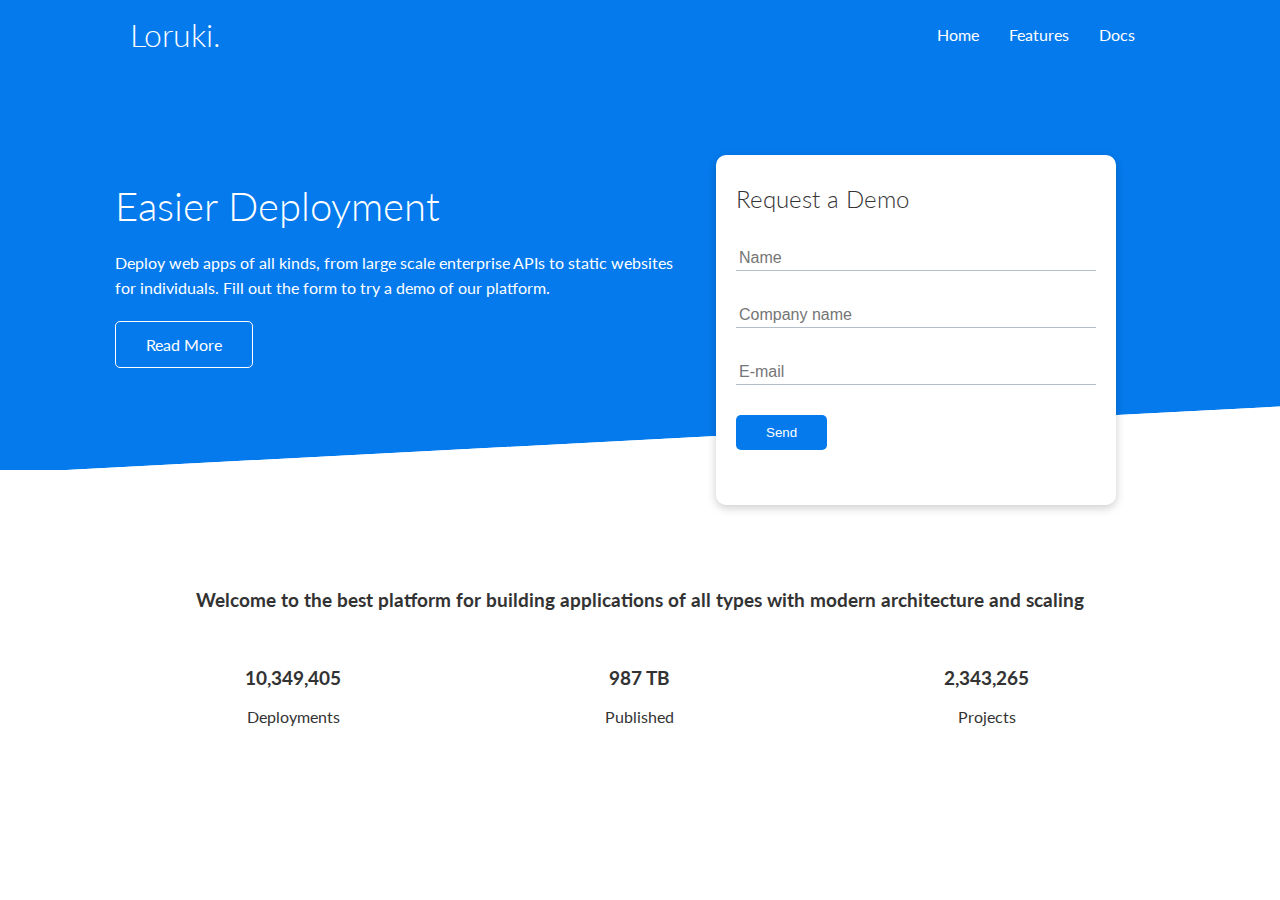
==== index.html @ 5248f3ea "first commit" ====
<!DOCTYPE html>
<html lang="en">
<head>
    <meta charset="UTF-8">
    <meta name="viewport" content="width=device-width, initial-scale=1.0">
    <title>Loruki | Cloud Hosting For Eveyone</title>
    <link rel="stylesheet" href="https://cdnjs.cloudflare.com/ajax/libs/font-awesome/6.4.2/css/all.min.css" integrity="sha512-z3gLpd7yknf1YoNbCzqRKc4qyor8gaKU1qmn+CShxbuBusANI9QpRohGBreCFkKxLhei6S9CQXFEbbKuqLg0DA==" crossorigin="anonymous" referrerpolicy="no-referrer" />
    <link rel="stylesheet" href="css/styles.css">
    <link rel="stylesheet" href="css/utilities.css">
</head>
<body>
    <!-- Navbar -->
    <div class="navbar">
        <div class="container flex">
            <h1 class="logo">Loruki.</h1>
            <nav>
                <ul>
                    <li><a href="index.html">Home</a></li>
                    <li><a href="features.html">Features</a></li>
                    <li><a href="docs.html">Docs</a></li>
                </ul>
            </nav>
        </div>
    </div>

    <!-- Showcase -->
    <section class="showcase">
        <div class="container grid">
            <div class="showcase-text">
                <h1>Easier Deployment</h1>
                <p>Deploy web apps of all kinds, from large scale enterprise APIs to static websites for individuals. Fill out the form to try a demo of our platform.</p>
                <a href="features.html" class="btn btn-outline">Read More</a>
            </div>
            <div class="showcase-form card">
                <h2>Request a Demo</h2>
                <form>
                    <div class="form-control">
                        <input type="text" name="name" placeholder="Name" required>
                    </div>
                    <div class="form-control">
                        <input type="text" name="company" placeholder="Company name" required>
                    </div>
                    <div class="form-control">
                        <input type="email" name="email" placeholder="E-mail" required>
                    </div>
                    <input type="submit" value="Send" class="btn btn-primary">
                </form>
            </div>
        </div>
    </section>

    <!-- Stats -->
    <section class="stats">
        <div class="container">
            <h3 class="stats-heading text-center my-1">
                Welcome to the best platform for building applications of all types with modern architecture and scaling
            </h3>
            
            <div class="grid grid-3 text-center my-4">
                <div>
                    <i class="fas fa-server fa-3x"></i>
                    <h3>10,349,405</h3>
                    <p class="text-secondary">Deployments</p>
                </div>
                <div>
                    <i class="fas fa-upload fa-3x"></i>
                    <h3>987 TB</h3>
                    <p class="text-secondary">Published</p>
                </div>
                <div>
                    <i class="fas fa-project-diagram fa-3x"></i>
                    <h3>2,343,265</h3>
                    <p class="text-secondary">Projects</p>
                </div>
            </div>
        </div>
    </section>
</body>
</html>
---- css/styles.css ----
@import url('https://fonts.googleapis.com/css2?family=Lato:wght@300&display=swap');

:root {
    --primary-color: #047aed;
}

* {
    box-sizing: border-box;
    margin: 0;
    padding: 0;
}

a {
    color: #333;
    text-decoration: none;
}

body {
    color: #333;
    font-family: "Lato", sans-serif;
    line-height: 1.6;
}

h1, h2 {
    font-weight: 300;
    line-height: 1.2;
    margin: 10px 0;
}

img {
    width: 100%;
}

p {
    margin: 10px 0;
}

ul {
    list-style-type: none;
}

.navbar {
    background-color: var(--primary-color);
    color: #fff;
    height: 70px;
}

.navbar a {
    color: #fff;
    margin: 0 5px;
    padding: 10px;
}

.navbar a:hover {
    border-bottom: 2px solid #fff;
}

.navbar .flex {
    justify-content: space-between;
}

.navbar ul {
    display: flex;
}

.showcase {
    background-color: var(--primary-color);
    color: #fff;
    height: 400px;
    position: relative;
}

.showcase::before, .showcase::after {
    background-color: #fff;
    bottom: -70px;
    content: "";
    height: 100px;
    left: 0;
    position: absolute;
    right: 0;
    transform: skewY(-3deg);
    -webkit-transform: skewY(-3deg);
    -moz-transform: skewY(-3deg);
    -ms-transform: skewY(-3deg);
}

.showcase-form {
    height: 350px;
    padding: 40px;
    position: relative;
    top: 60px;
    width: 400px;
    z-index: 100;
}

.showcase-form input[type="text"],
.showcase-form input[type="email"]  {
    border: 0;
    border-bottom: 1px solid #b4becb;
    font-size: 16px;
    padding: 3px;
    width: 100%;
}

.showcase-form input:focus {
    outline: none;
}

.showcase-form .form-control {
    margin: 30px 0;
}

.showcase .grid {
    grid-template-columns: 55% 45%;
    gap: 30px;
    overflow: visible;
}

.showcase h1 {
    font-size: 40px;
}

.showcase p {
    margin: 20px 0;
}

.stats {
    padding-top: 100px;
}
---- css/utilities.css ----
.btn {
    background-color: var(--primary-color);
    border: none;
    border-radius: 5px;
    color: #fff;
    cursor: pointer;
    display: inline-block;
    padding: 10px 30px;
}

.btn:hover {
    transform: scale(0.98);
}

.btn-outline {
    background-color: transparent;
    border: 1px solid #fff;
}

.card {
    background-color: #fff;
    border-radius: 10px;
    box-shadow: 0 3px 10px rgba(0, 0, 0, 0.2);
    color: #333;
    margin: 10px;
    padding: 20px;
}

.container {
    margin: 0 auto;
    max-width: 1100px;
    overflow: auto;
    padding: 0 40px;
}

.flex {
    align-items: center;
    display: flex;
    height: 100%;
    justify-content: center;
}

.grid {
    display: grid;
    grid-template-columns: repeat(2, 1fr);
    gap: 20px;
    height: 100%;
    justify-content: center;
    align-items: center;
}

.grid-3 {
    grid-template-columns: repeat(3, 1fr);
}

.m-1 {
    margin: 1rem;
}

.m-2 {
    margin: 1.5rem;
}

.m-3 {
    margin: 2rem;
}

.m-4 {
    margin: 3rem;
}

.m-5 {
    margin: 4rem;
}

.my-1 {
    margin: 1rem 0;
}

.my-2 {
    margin: 1.5rem 0;
}

.my-3 {
    margin: 2rem 0;
}

.my-4 {
    margin: 3rem 0;
}

.my-5 {
    margin: 4rem 0;
}

.p-1 {
    padding: 1rem;
}

.p-2 {
    padding: 1.5rem;
}

.p-3 {
    padding: 2rem;
}

.p-4 {
    padding: 3rem;
}

.p-5 {
    padding: 4rem;
}

.py-1 {
    padding: 1rem 0;
}

.py-2 {
    padding: 1.5rem 0;
}

.py-3 {
    padding: 2rem 0;
}

.py-4 {
    padding: 3rem 0;
}

.py-5 {
    padding: 4rem 0;
}

.text-center {
    text-align: center;
}
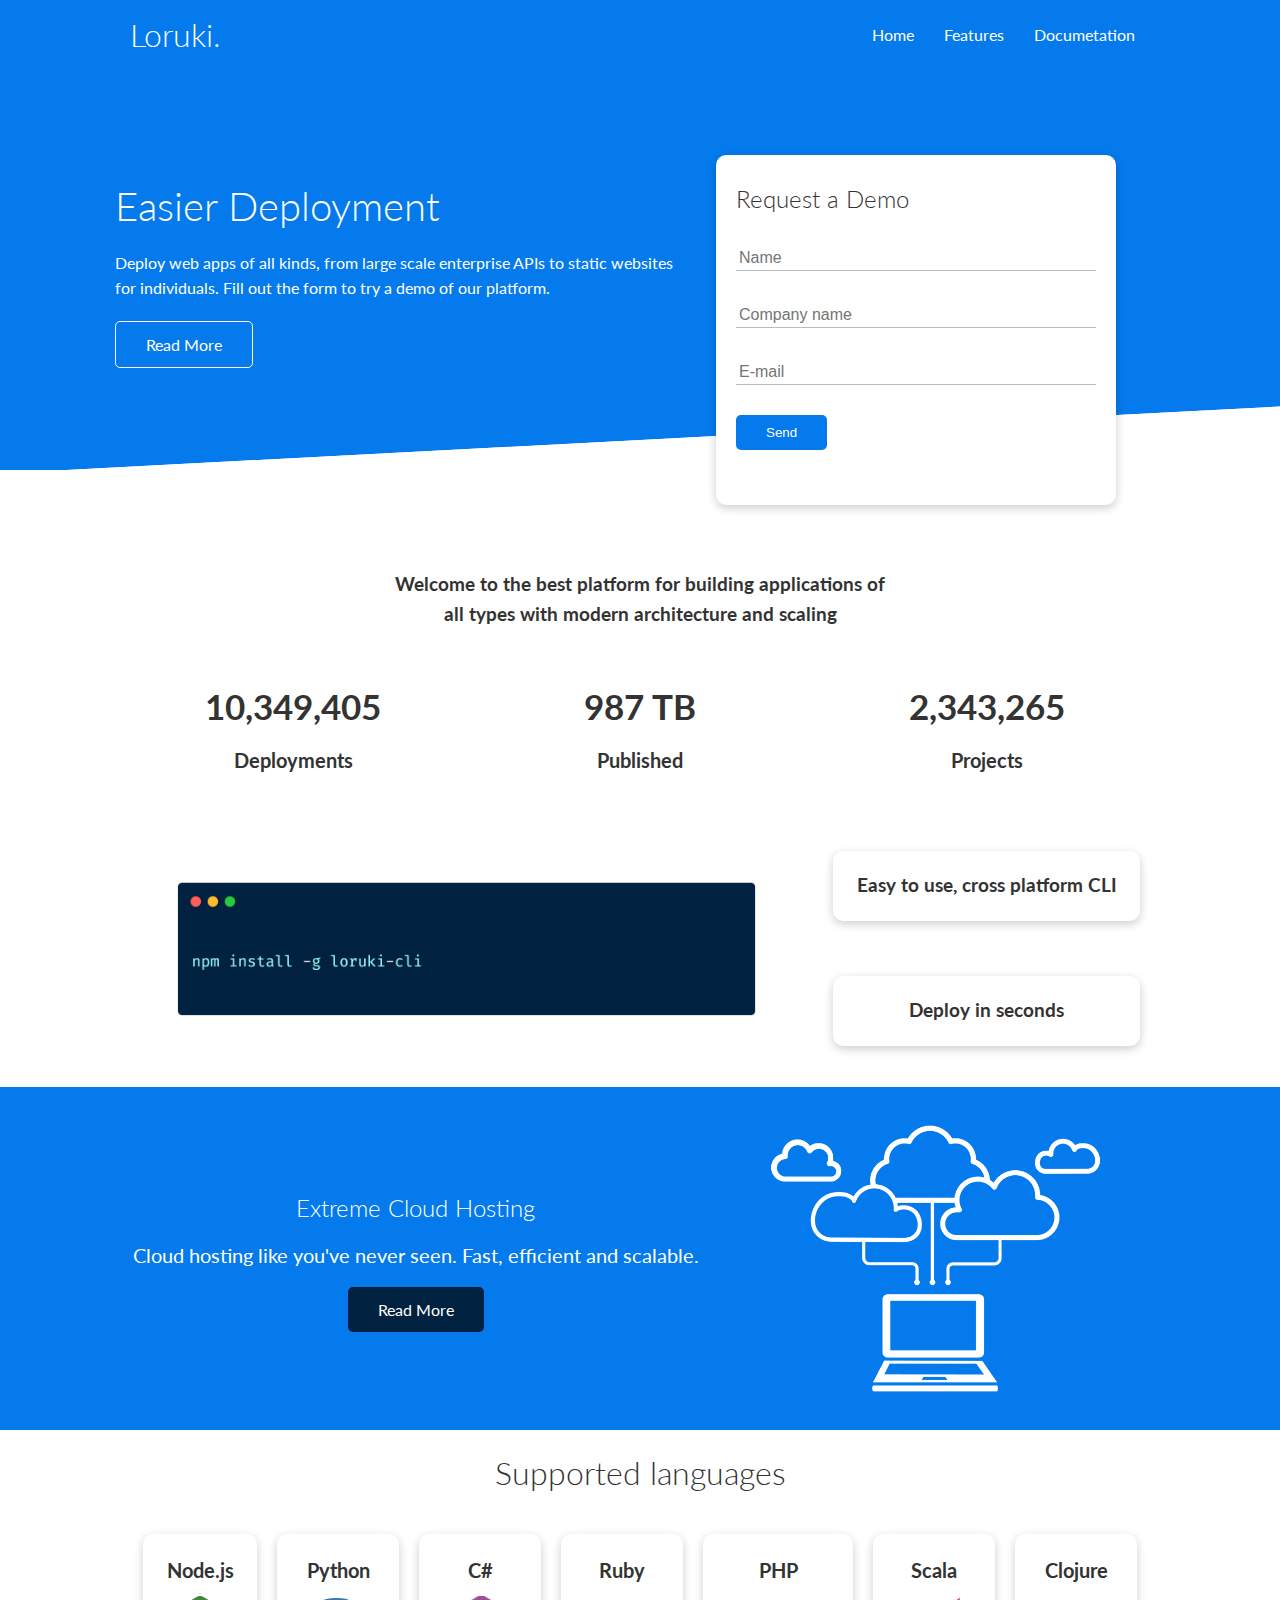
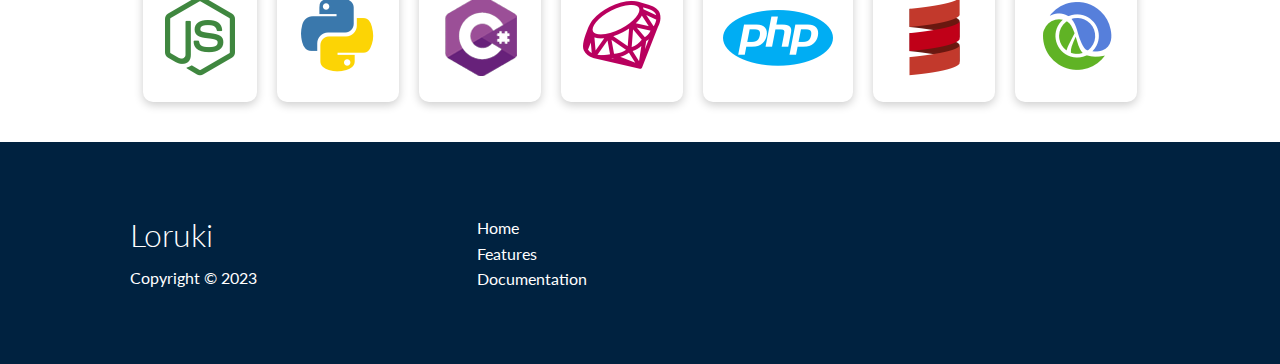
==== commit 8c6f7db1: "added pages, readme and updated stylesheets" ====
--- a/index.html
+++ b/index.html
@@ -17,7 +17,7 @@
                 <ul>
                     <li><a href="index.html">Home</a></li>
                     <li><a href="features.html">Features</a></li>
-                    <li><a href="docs.html">Docs</a></li>
+                    <li><a href="documetation.html">Documetation</a></li>
                 </ul>
             </nav>
         </div>
@@ -52,7 +52,7 @@
     <!-- Stats -->
     <section class="stats">
         <div class="container">
-            <h3 class="stats-heading text-center my-1">
+            <h3 id="stats-header" class="stats-heading text-center my-1">
                 Welcome to the best platform for building applications of all types with modern architecture and scaling
             </h3>
             
@@ -75,5 +75,90 @@
             </div>
         </div>
     </section>
+
+    <!-- CLI -->
+    <section class="cli">
+        <div class="container grid">
+            <img src="images/cli.png" alt="">
+            <div class="card">
+                <h3 class="text-center">Easy to use, cross platform CLI</h3>
+            </div>
+            <div class="card">
+                <h3 class="text-center">Deploy in seconds</h3>
+            </div>
+        </div>
+    </section>
+
+    <!-- Cloud -->
+    <section class="cloud bg-primary my-2 py-2">
+        <div class="container grid">
+            <div class="text-center">
+                <h2 class="lg2">Extreme Cloud Hosting</h2>
+                <p class="lead my-1">Cloud hosting like you've never seen. Fast, efficient and scalable.</p>
+                <a href="features.html" class="btn btn-dark">Read More</a>
+            </div>
+            <img src="images/cloud.png" alt="">
+        </div>
+    </section>
+
+    <!-- Languages -->
+    <section class="languages">
+        <h2 class="md text-center my-2">
+            Supported languages
+        </h2>
+        <div class="container flex">
+            <div class="card">
+                <h4>Node.js</h4>
+                <img src="images/logos/node.png" alt="">
+            </div>
+            <div class="card">
+                <h4>Python</h4>
+                <img src="images/logos/python.png" alt="">
+            </div>
+            <div class="card">
+                <h4>C#</h4>
+                <img src="images/logos/csharp.png" alt="">
+            </div>
+            <div class="card">
+                <h4>Ruby</h4>
+                <img src="images/logos/ruby.png" alt="">
+            </div>
+            <div class="card">
+                <h4>PHP</h4>
+                <img src="images/logos/php.png" alt="">
+            </div>
+            <div class="card">
+                <h4>Scala</h4>
+                <img src="images/logos/scala.png" alt="">
+            </div>
+            <div class="card">
+                <h4>Clojure</h4>
+                <img src="images/logos/clojure.png" alt="">
+            </div>
+        </div>
+    </section>
+
+    <!-- Footer -->
+    <footer class="footer bg-dark py-5">
+        <div class="container grid grid-3">
+            <div>
+                <h1>Loruki</h1>
+                <p>Copyright &copy; 2023</p>
+            </div>
+            <nav>
+                <ul>
+                    <li><a href="index.html">Home</a></li>
+                    <li><a href="features.html">Features</a></li>
+                    <li><a href="documentation.html">Documentation</a></li>
+                </ul>
+            </nav>
+            <div class="social">
+                <a href="#"><i class="fab fa-github fa-2x"></i></a>
+                <a href="#"><i class="fab fa-facebook fa-2x"></i></a>
+                <a href="#"><i class="fab fa-instagram fa-2x"></i></a>
+                <a href="#"><i class="fab fa-twitter fa-2x"></i></a>
+            </div>
+        </div>
+    </footer>
 </body>
 </html>--- a/css/styles.css
+++ b/css/styles.css
@@ -2,6 +2,9 @@
 
 :root {
     --primary-color: #047aed;
+    --secondary-color: #1c3fa8;
+    --dark-color: #002240;
+    --light-color: #f4f4f4;
 }
 
 * {
@@ -37,6 +40,68 @@
 
 ul {
     list-style-type: none;
+}
+
+.cli .grid {
+    grid-template-columns: repeat(3, 1fr);
+    grid-template-rows: repeat(2, 1fr);
+}
+
+.cli .grid > *:first-child {
+    grid-column: 1 / span 2;
+    grid-row: 1 / span 2;
+}
+
+.cloud .grid {
+    grid-template-columns: 4fr 3fr;
+}
+
+.features-head img, .docs-head img {
+    justify-self: flex-end;
+    width: 200px;
+}
+
+.features-main .card > i {
+    margin-right: 20px;
+}
+
+.features-main .grid {
+    padding: 30px;
+}
+
+.features-main .grid > *:first-child {
+    grid-column: span 3;
+}
+
+.features-main .grid > *:nth-child(2) {
+    grid-column: span 2;
+}
+
+.features-sub-head img {
+    justify-self: flex-end;
+    width: 300px;
+}
+
+.footer .social a {
+    margin: 0 10px;
+}
+
+.languages .card {
+    margin: 18px 10px 40px;
+    text-align: center;
+    transition: transform 0.2s ease-in;
+}
+.languages .card:hover {
+    transform: translateY(-15px);
+}
+
+.languages .card h4 {
+    font-size: 20px;
+    margin-bottom: 10px;
+}
+
+.languages .flex {
+    flex-wrap: wrap;
 }
 
 .navbar {
@@ -126,4 +191,69 @@
 
 .stats {
     padding-top: 100px;
+}
+
+.stats-heading {
+    margin: auto;
+    max-width: 500px;
+}
+
+.stats .grid h3 {
+    font-size: 35px;
+}
+
+.stats .grid p {
+    font-size: 20px;
+    font-weight: bold;
+}
+
+#stats-header {
+    margin: auto;
+}
+
+/* Tablets and under */
+@media (max-width:768px) {
+    .grid,
+    .showcase .grid,
+    .stats .grid,
+    .cli .grid,
+    .cloud .grid {
+        grid-template-columns: 1fr;
+        grid-template-rows: 1fr;
+    }
+
+    .cli .grid > *:first-child {
+        grid-column: 1;
+        grid-row: 1;
+    }
+
+    .showcase {
+        height: auto;
+    }
+
+    .showcase-text {
+        text-align: center;
+        margin-top: 40px;
+    }
+    
+    .showcase-form {
+        justify-self: center;
+        margin: auto;
+    }
+}
+
+/* Mobile */
+@media (max-width: 500px) {
+    .navbar {
+        height: 110px;
+    }
+
+    .navbar .flex {
+        flex-direction: column;
+    }
+
+    .navbar ul {
+        background-color: rgba(0, 0, 0, 0.1);
+        padding: 10px;
+    }
 }--- a/css/utilities.css
+++ b/css/utilities.css
@@ -7,6 +7,36 @@
     display: inline-block;
     padding: 10px 30px;
 }
+
+.btn-primary, .bg-primary {
+    background-color: var(--primary-color);
+    color: #fff;
+}
+
+.btn-secondary, .bg-secondary {
+    background-color: var(--secondary-color);
+    color: #fff;
+}
+
+.btn-dark, .bg-dark {
+    background-color: var(--dark-color);
+    color: #fff;
+}
+
+.btn-light, .bg-light {
+    background-color: var(--light-color);
+    color: #333;
+}
+
+.btn-primary a,
+.bg-primary a,
+.btn-secondary a,
+.bg-secondary a,
+.btn-dark a,
+.bg-dark a {
+    color: #fff;
+}
+
 
 .btn:hover {
     transform: scale(0.98);
@@ -53,6 +83,14 @@
     grid-template-columns: repeat(3, 1fr);
 }
 
+.lead {
+    font-size: 20px;
+}
+
+.lg {
+    font-size: 3rem;
+}
+
 .m-1 {
     margin: 1rem;
 }
@@ -71,6 +109,10 @@
 
 .m-5 {
     margin: 4rem;
+}
+
+.md {
+    font-size: 2rem;
 }
 
 .my-1 {
@@ -133,6 +175,14 @@
     padding: 4rem 0;
 }
 
+.sm {
+    font-size: 1rem;
+}
+
 .text-center {
     text-align: center;
+}
+
+.xl {
+    font-size: 4rem;
 }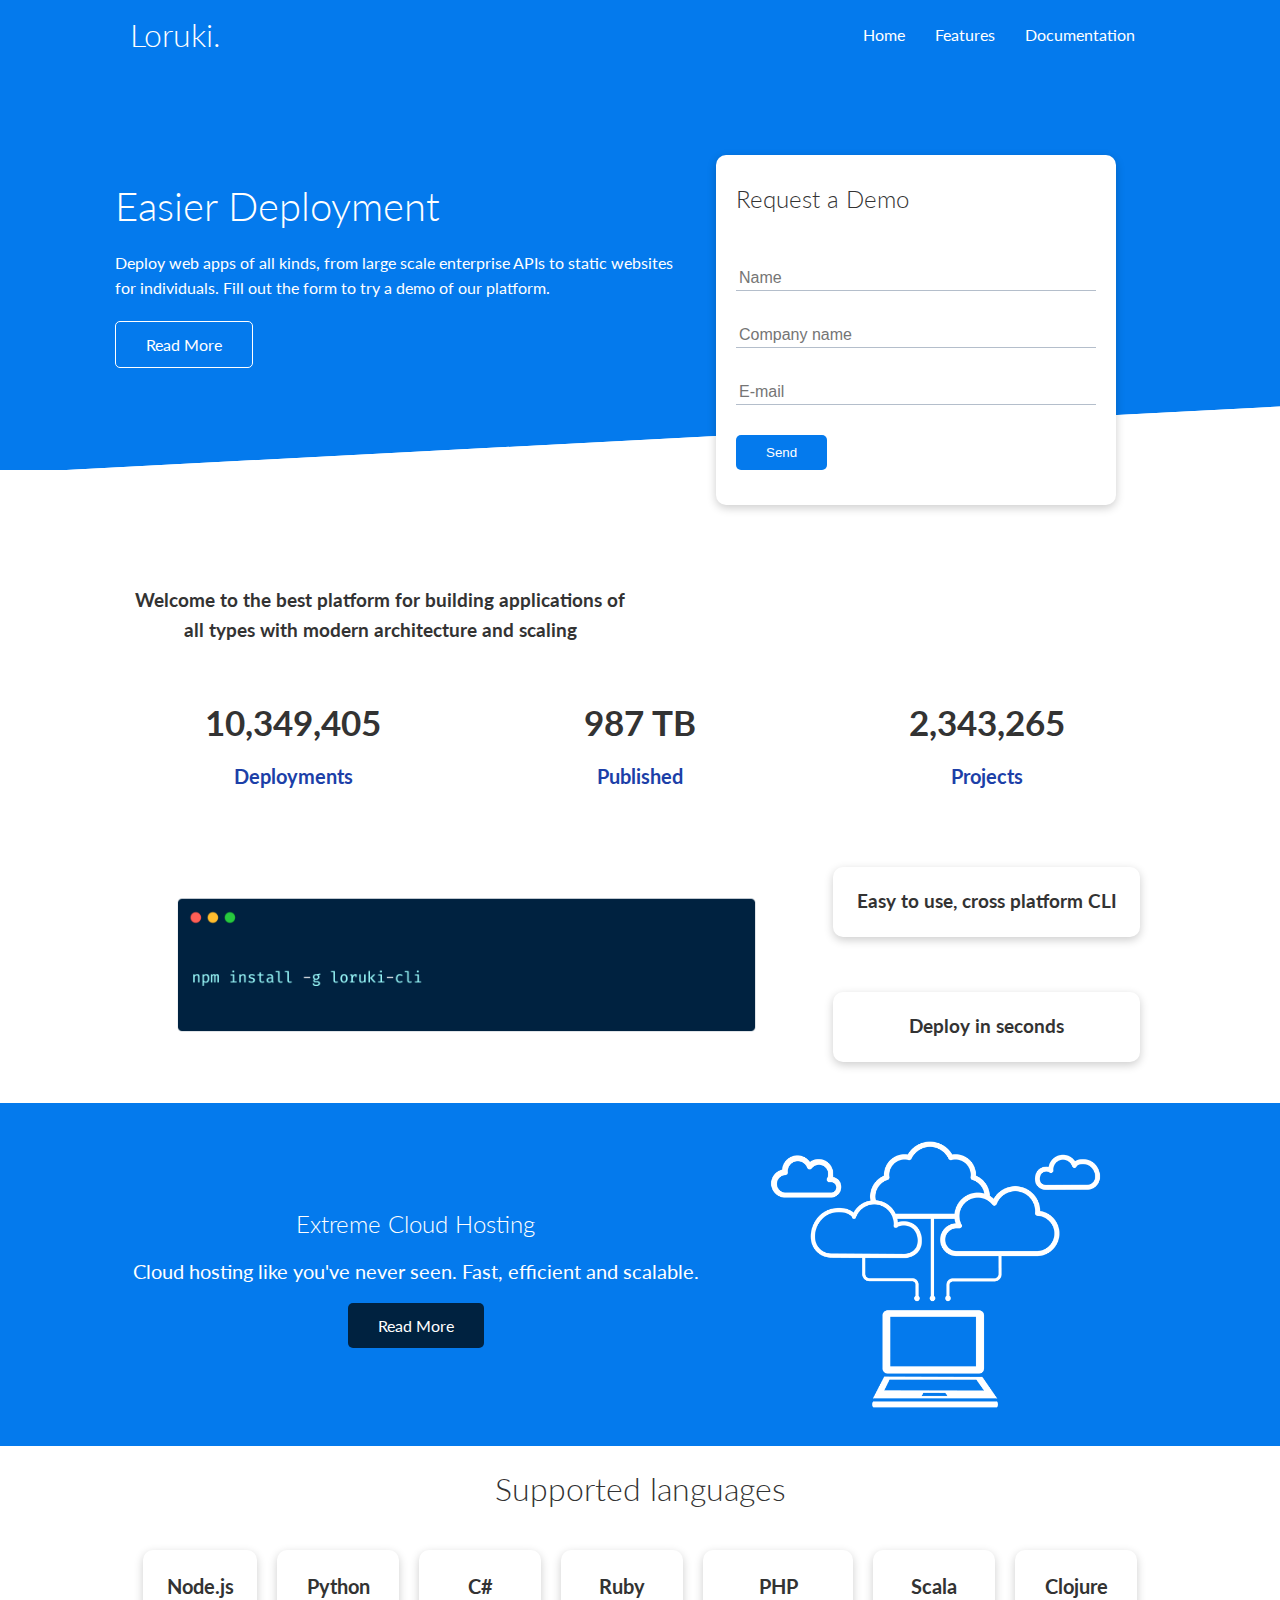
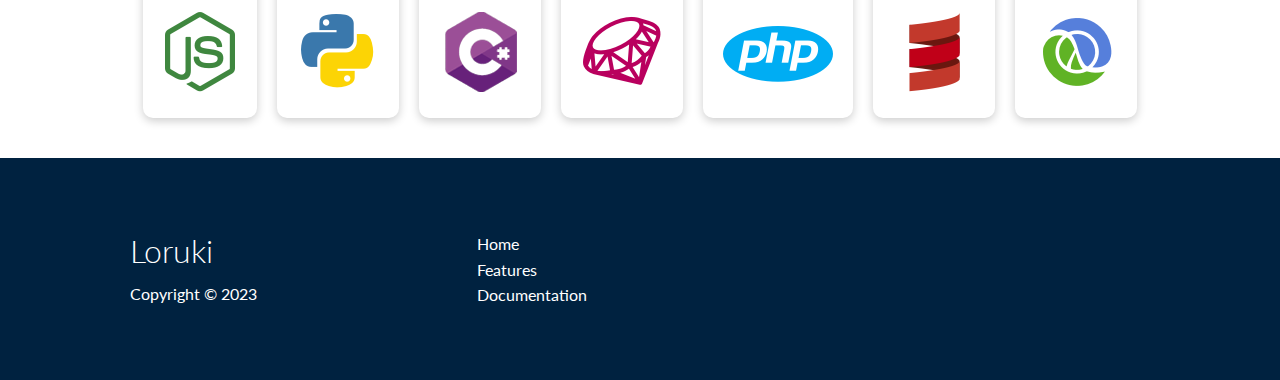
==== commit d633aeb0: "fixed links and polished documentation" ====
--- a/index.html
+++ b/index.html
@@ -17,7 +17,7 @@
                 <ul>
                     <li><a href="index.html">Home</a></li>
                     <li><a href="features.html">Features</a></li>
-                    <li><a href="documetation.html">Documetation</a></li>
+                    <li><a href="documentation.html">Documentation</a></li>
                 </ul>
             </nav>
         </div>
@@ -33,7 +33,11 @@
             </div>
             <div class="showcase-form card">
                 <h2>Request a Demo</h2>
-                <form>
+                <form name="contact" method="POST" netlify-honeypot="bot-field" data-netlify="true">
+                    <input type="hidden" name="form-name" value="contact">
+                    <p class="hidden">
+                        <label>Don't fill this out if you're human: <input name="bot-field" /></label>
+                    </p>
                     <div class="form-control">
                         <input type="text" name="name" placeholder="Name" required>
                     </div>
@@ -52,7 +56,7 @@
     <!-- Stats -->
     <section class="stats">
         <div class="container">
-            <h3 id="stats-header" class="stats-heading text-center my-1">
+            <h3 class="stats-heading text-center my-1">
                 Welcome to the best platform for building applications of all types with modern architecture and scaling
             </h3>
             
--- a/css/styles.css
+++ b/css/styles.css
@@ -5,6 +5,8 @@
     --secondary-color: #1c3fa8;
     --dark-color: #002240;
     --light-color: #f4f4f4;
+    --success-color: #5cb85c;
+    --error-color: #d9534f;
 }
 
 * {
@@ -13,96 +15,47 @@
     padding: 0;
 }
 
-a {
-    color: #333;
-    text-decoration: none;
-}
-
 body {
     color: #333;
     font-family: "Lato", sans-serif;
     line-height: 1.6;
 }
 
+ul {
+    list-style-type: none;
+}
+
+a {
+    color: #333;
+    text-decoration: none;
+}
+
 h1, h2 {
     font-weight: 300;
     line-height: 1.2;
     margin: 10px 0;
 }
 
+p {
+    margin: 10px 0;
+}
+
 img {
     width: 100%;
 }
 
-p {
-    margin: 10px 0;
-}
-
-ul {
-    list-style-type: none;
-}
-
-.cli .grid {
-    grid-template-columns: repeat(3, 1fr);
-    grid-template-rows: repeat(2, 1fr);
-}
-
-.cli .grid > *:first-child {
-    grid-column: 1 / span 2;
-    grid-row: 1 / span 2;
-}
-
-.cloud .grid {
-    grid-template-columns: 4fr 3fr;
-}
-
-.features-head img, .docs-head img {
-    justify-self: flex-end;
-    width: 200px;
-}
-
-.features-main .card > i {
-    margin-right: 20px;
-}
-
-.features-main .grid {
-    padding: 30px;
-}
-
-.features-main .grid > *:first-child {
-    grid-column: span 3;
-}
-
-.features-main .grid > *:nth-child(2) {
-    grid-column: span 2;
-}
-
-.features-sub-head img {
-    justify-self: flex-end;
-    width: 300px;
-}
-
-.footer .social a {
-    margin: 0 10px;
-}
-
-.languages .card {
-    margin: 18px 10px 40px;
-    text-align: center;
-    transition: transform 0.2s ease-in;
-}
-.languages .card:hover {
-    transform: translateY(-15px);
-}
-
-.languages .card h4 {
-    font-size: 20px;
-    margin-bottom: 10px;
-}
-
-.languages .flex {
-    flex-wrap: wrap;
-}
+code, pre {
+    background-color: #333;
+    color: #fff;
+    padding: 10px;
+}
+
+.hidden {
+    visibility: hidden;
+    height: 0;
+}
+
+/* Navbar */
 
 .navbar {
     background-color: var(--primary-color);
@@ -128,6 +81,7 @@
     display: flex;
 }
 
+/* Showcase */
 .showcase {
     background-color: var(--primary-color);
     color: #fff;
@@ -149,7 +103,12 @@
     -ms-transform: skewY(-3deg);
 }
 
+.showcase-text {
+    animation: slideInFromLeft 1s ease-in;
+}
+
 .showcase-form {
+    animation: slideInFromRight 1s ease-in;
     height: 350px;
     padding: 40px;
     position: relative;
@@ -189,7 +148,9 @@
     margin: 20px 0;
 }
 
+/* Stats */
 .stats {
+    animation: slideInFromBottom 1s ease-in;
     padding-top: 100px;
 }
 
@@ -207,8 +168,133 @@
     font-weight: bold;
 }
 
-#stats-header {
-    margin: auto;
+/* CLI */
+.cli .grid {
+    grid-template-columns: repeat(3, 1fr);
+    grid-template-rows: repeat(2, 1fr);
+}
+
+.cli .grid > *:first-child {
+    grid-column: 1 / span 2;
+    grid-row: 1 / span 2;
+}
+
+/* Cloud */
+.cloud .grid {
+    grid-template-columns: 4fr 3fr;
+}
+
+/* Languages */
+.languages .card {
+    margin: 18px 10px 40px;
+    text-align: center;
+    transition: transform 0.2s ease-in;
+}
+.languages .card:hover {
+    transform: translateY(-15px);
+}
+
+.languages .card h4 {
+    font-size: 20px;
+    margin-bottom: 10px;
+}
+
+.languages .flex {
+    flex-wrap: wrap;
+}
+
+/* Features */
+.features-head img, .docs-head img {
+    justify-self: flex-end;
+    width: 200px;
+}
+
+.features-main .card > i {
+    margin-right: 20px;
+}
+
+.features-main .grid {
+    padding: 30px;
+}
+
+.features-main .grid > *:first-child {
+    grid-column: span 3;
+}
+
+.features-main .grid > *:nth-child(2) {
+    grid-column: span 2;
+}
+
+.features-sub-head img {
+    justify-self: flex-end;
+    width: 300px;
+}
+
+/* Docs */
+
+.docs-main h3 {
+    margin: 20px 0;
+}
+.docs-main .grid {
+    align-items: flex-start;
+    grid-template-columns: 1fr 2fr;
+}
+
+.docs-main nav li {
+    font-size: 17px;
+    padding-bottom: 5px;
+    margin-bottom: 5px;
+    border-bottom: 1px solid #ccc;
+}
+
+.docs-main a:hover {
+    font-weight: bold;
+}
+
+/* Footer */
+.footer .social a {
+    margin: 0 10px;
+}
+
+/* Animations */
+@keyframes slideInFromLeft {
+    0% {
+        transform: translateX(-100%);
+    }
+
+    100% {
+        transform: translateX(0);
+    }
+}
+
+@keyframes slideInFromRight {
+    0% {
+        transform: translateX(100%);
+    }
+
+    100% {
+        transform: translateX(0);
+    }
+}
+
+@keyframes slideInFromTop {
+    0% {
+        transform: translateY(-100%);
+    }
+
+    100% {
+        transform: translateY(0);
+    }
+}
+
+@keyframes slideInFromBottom {
+    0% {
+        transform: translateY(100%);
+    }
+
+    100% {
+        transform: translateY(0);
+    }
 }
 
 /* Tablets and under */
@@ -217,7 +303,9 @@
     .showcase .grid,
     .stats .grid,
     .cli .grid,
-    .cloud .grid {
+    .cloud .grid,
+    .features-main .grid,
+    .docs-main .grid {
         grid-template-columns: 1fr;
         grid-template-rows: 1fr;
     }
@@ -232,13 +320,32 @@
     }
 
     .showcase-text {
+        animation: slideInFromTop 1s ease-in;
         text-align: center;
         margin-top: 40px;
     }
     
     .showcase-form {
+        animation: slideInFromBottom 1s ease-in;
         justify-self: center;
         margin: auto;
+    }
+
+    .features-head,
+    .features-sub-head,
+    .docs-head {
+        text-align: center;
+    }
+
+    .features-head img,
+    .features-sub-head img,
+    .docs-head img {
+        justify-self: center;
+    }
+
+    .features-main .grid > *:first-child,
+    .features-main .grid > *:nth-child(2) {
+        grid-column: 1;
     }
 }
 
--- a/css/utilities.css
+++ b/css/utilities.css
@@ -1,50 +1,8 @@
-.btn {
-    background-color: var(--primary-color);
-    border: none;
-    border-radius: 5px;
-    color: #fff;
-    cursor: pointer;
-    display: inline-block;
-    padding: 10px 30px;
-}
-
-.btn-primary, .bg-primary {
-    background-color: var(--primary-color);
-    color: #fff;
-}
-
-.btn-secondary, .bg-secondary {
-    background-color: var(--secondary-color);
-    color: #fff;
-}
-
-.btn-dark, .bg-dark {
-    background-color: var(--dark-color);
-    color: #fff;
-}
-
-.btn-light, .bg-light {
-    background-color: var(--light-color);
-    color: #333;
-}
-
-.btn-primary a,
-.bg-primary a,
-.btn-secondary a,
-.bg-secondary a,
-.btn-dark a,
-.bg-dark a {
-    color: #fff;
-}
-
-
-.btn:hover {
-    transform: scale(0.98);
-}
-
-.btn-outline {
-    background-color: transparent;
-    border: 1px solid #fff;
+.container {
+    margin: 0 auto;
+    max-width: 1100px;
+    overflow: auto;
+    padding: 0 40px;
 }
 
 .card {
@@ -56,11 +14,117 @@
     padding: 20px;
 }
 
-.container {
-    margin: 0 auto;
-    max-width: 1100px;
-    overflow: auto;
-    padding: 0 40px;
+.btn {
+    background-color: var(--primary-color);
+    border: none;
+    border-radius: 5px;
+    color: #fff;
+    cursor: pointer;
+    display: inline-block;
+    padding: 10px 30px;
+}
+
+.btn:hover {
+    transform: scale(0.98);
+}
+
+.btn-outline {
+    background-color: transparent;
+    border: 1px solid #fff;
+}
+
+/* Backgrounds and colored buttons */
+
+.btn-primary, .bg-primary {
+    background-color: var(--primary-color);
+    color: #fff;
+}
+
+.btn-secondary, .bg-secondary {
+    background-color: var(--secondary-color);
+    color: #fff;
+}
+
+.btn-dark, .bg-dark {
+    background-color: var(--dark-color);
+    color: #fff;
+}
+
+.btn-light, .bg-light {
+    background-color: var(--light-color);
+    color: #333;
+}
+
+.btn-primary a,
+.bg-primary a,
+.btn-secondary a,
+.bg-secondary a,
+.btn-dark a,
+.bg-dark a {
+    color: #fff;
+}
+
+/* Text colors */
+.text-primary {
+    color: var(--primary-color);
+}
+
+.text-secondary {
+    color: var(--secondary-color);
+}
+
+.text-dark {
+    color: var(--dark-color);
+}
+
+.text-light {
+    color: var(--light-color);
+}
+
+/* Text sizes */
+.lead {
+    font-size: 20px;
+}
+
+.sm {
+    font-size: 1rem;
+}
+
+.md {
+    font-size: 2rem;
+}
+
+.lg {
+    font-size: 3rem;
+}
+
+.xl {
+    font-size: 4rem;
+}
+
+.text-center {
+    text-align: center;
+}
+
+
+/* Alert */
+.alert {
+    background-color: var(--light-color);
+    padding: 10px 20px;
+    font-weight: bold;
+    margin: 15px;
+}
+
+.alert .i {
+    margin-right: 10px;
+}
+
+.alert-success {
+    background-color: var(--success-color);
+}
+
+.alert-error {
+    background-color: var(--error-color);
 }
 
 .flex {
@@ -83,14 +147,7 @@
     grid-template-columns: repeat(3, 1fr);
 }
 
-.lead {
-    font-size: 20px;
-}
-
-.lg {
-    font-size: 3rem;
-}
-
+/* Margin */
 .m-1 {
     margin: 1rem;
 }
@@ -111,10 +168,6 @@
     margin: 4rem;
 }
 
-.md {
-    font-size: 2rem;
-}
-
 .my-1 {
     margin: 1rem 0;
 }
@@ -135,6 +188,7 @@
     margin: 4rem 0;
 }
 
+/* Padding */
 .p-1 {
     padding: 1rem;
 }
@@ -173,16 +227,4 @@
 
 .py-5 {
     padding: 4rem 0;
-}
-
-.sm {
-    font-size: 1rem;
-}
-
-.text-center {
-    text-align: center;
-}
-
-.xl {
-    font-size: 4rem;
 }